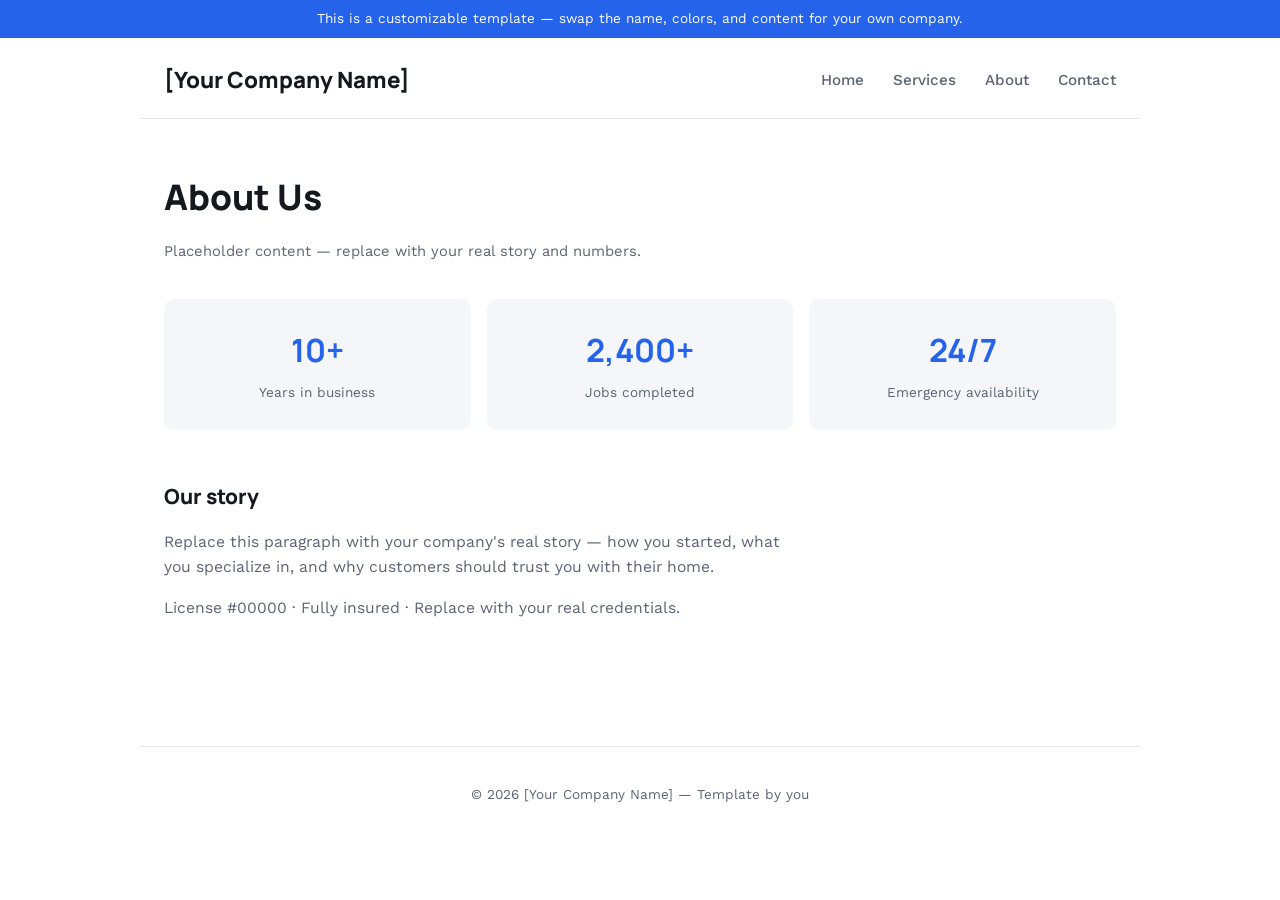
==== about.html @ 00ba9511 "Initial commit: plumbing company template site" ====
<!DOCTYPE html>
<html lang="en">
<head>
  <meta charset="UTF-8">
  <meta name="viewport" content="width=device-width, initial-scale=1.0">
  <title>About | [Your Company Name]</title>
  <link rel="stylesheet" href="css/style.css">
</head>
<body>

  <div class="template-banner">This is a customizable template — swap the name, colors, and content for your own company.</div>

  <header>
    <h1>[Your Company Name]</h1>
    <nav id="nav-links">
      <a href="index.html">Home</a>
      <a href="services.html">Services</a>
      <a href="about.html">About</a>
      <a href="contact.html">Contact</a>
    </nav>
    <button id="nav-toggle" aria-label="Toggle navigation menu">☰</button>
  </header>

  <main>
    <section class="about-page">
      <h2>About Us</h2>
      <p class="page-note">Placeholder content — replace with your real story and numbers.</p>

      <div class="stat-row">
        <div class="stat-box">
          <strong>10+</strong>
          <span>Years in business</span>
        </div>
        <div class="stat-box">
          <strong>2,400+</strong>
          <span>Jobs completed</span>
        </div>
        <div class="stat-box">
          <strong>24/7</strong>
          <span>Emergency availability</span>
        </div>
      </div>

      <div class="about-story">
        <h3>Our story</h3>
        <p>Replace this paragraph with your company's real story — how you started, what you specialize in, and why customers should trust you with their home.</p>
        <p>License #00000 · Fully insured · Replace with your real credentials.</p>
      </div>
    </section>
  </main>

  <footer>
    <p>&copy; 2026 [Your Company Name] — Template by you</p>
  </footer>

  <script src="js/nav-toggle.js"></script>
</body>
</html>
---- css/style.css ----
@import url('https://fonts.googleapis.com/css2?family=Manrope:wght@500;700;800&family=Work+Sans:wght@400;500&display=swap');

:root {
  --bg: #ffffff;
  --bg-muted: #f4f6f9;
  --text: #14181f;
  --text-muted: #5b6472;
  --accent: #2563eb;
  --accent-dark: #1d4ed8;
  --line: #e2e6ec;
}

* {
  box-sizing: border-box;
}

body {
  margin: 0;
  font-family: "Work Sans", -apple-system, "Segoe UI", sans-serif;
  background-color: var(--bg);
  color: var(--text);
  line-height: 1.6;
}

h1, h2, h3, h4 {
  font-family: "Manrope", -apple-system, sans-serif;
  font-weight: 800;
}

.template-banner {
  background-color: var(--accent);
  color: white;
  text-align: center;
  font-size: 0.85rem;
  padding: 8px 16px;
}

header,
main,
footer {
  max-width: 1000px;
  margin: 0 auto;
  padding: 0 24px;
}

header {
  display: flex;
  align-items: center;
  justify-content: space-between;
  flex-wrap: wrap;
  gap: 16px;
  padding-top: 24px;
  padding-bottom: 20px;
  border-bottom: 1px solid var(--line);
}

header h1 {
  font-size: 1.4rem;
  margin: 0;
}

nav a {
  color: var(--text-muted);
  text-decoration: none;
  margin-left: 24px;
  font-size: 0.95rem;
  font-weight: 500;
}

nav a:hover {
  color: var(--accent);
}

#nav-toggle {
  display: none;
  background: none;
  border: 1px solid var(--accent);
  border-radius: 6px;
  font-size: 1.3rem;
  padding: 4px 12px;
  cursor: pointer;
  color: var(--accent);
}

/* Hero - direct, phone-forward, no decoration */
.hero {
  padding: 70px 0 50px;
  text-align: center;
}

.hero h2 {
  font-size: 2.6rem;
  line-height: 1.2;
  margin: 0 0 18px;
  max-width: 700px;
  margin-left: auto;
  margin-right: auto;
}

.hero-sub {
  font-size: 1.1rem;
  color: var(--text-muted);
  max-width: 540px;
  margin: 0 auto 30px;
}

.call-button {
  display: inline-block;
  background-color: var(--accent);
  color: white;
  font-weight: 700;
  font-family: "Manrope", sans-serif;
  text-decoration: none;
  padding: 16px 32px;
  border-radius: 8px;
  font-size: 1.1rem;
}

.call-button:hover {
  background-color: var(--accent-dark);
}

/* Trust bar - load-bearing info, not decoration */
.trust-bar {
  display: grid;
  grid-template-columns: repeat(4, 1fr);
  gap: 0;
  background-color: var(--bg-muted);
  border-radius: 10px;
  padding: 28px 16px;
  margin: 40px 0 60px;
}

.trust-item {
  display: flex;
  flex-direction: column;
  align-items: center;
  text-align: center;
  gap: 4px;
  border-left: 1px solid var(--line);
}

.trust-item:first-child {
  border-left: none;
}

.trust-item strong {
  font-family: "Manrope", sans-serif;
  font-size: 1.3rem;
  color: var(--accent);
}

.trust-item span {
  font-size: 0.85rem;
  color: var(--text-muted);
}

/* Services preview */
.services-preview h3 {
  font-size: 1.6rem;
  margin-bottom: 24px;
}

.service-grid {
  display: grid;
  grid-template-columns: repeat(3, 1fr);
  gap: 20px;
  margin-bottom: 60px;
}

.service-card {
  border: 1px solid var(--line);
  border-radius: 10px;
  padding: 24px;
}

.service-card h4 {
  font-size: 1.1rem;
  margin: 0 0 8px;
}

.service-card p {
  font-size: 0.92rem;
  color: var(--text-muted);
  margin: 0;
}

footer {
  padding: 24px;
  margin-top: 40px;
  border-top: 1px solid var(--line);
  text-align: center;
  font-size: 0.85rem;
  color: var(--text-muted);
}

/* Services page - simple stacked list */
.services-page {
  padding: 50px 0 70px;
}

.services-page h2 {
  font-size: 2.2rem;
  margin: 0 0 6px;
}

.page-note {
  color: var(--text-muted);
  font-size: 0.92rem;
  margin-bottom: 36px;
}

.service-row {
  padding: 22px 0;
  border-top: 1px solid var(--line);
}

.service-row:last-child {
  border-bottom: 1px solid var(--line);
}

.service-row-name {
  font-size: 1.15rem;
  margin: 0 0 6px;
}

.service-row-desc {
  font-size: 0.95rem;
  color: var(--text-muted);
  margin: 0;
  max-width: 600px;
}

/* About page */
.about-page {
  padding: 50px 0 70px;
}

.about-page h2 {
  font-size: 2.2rem;
  margin: 0 0 6px;
}

.stat-row {
  display: grid;
  grid-template-columns: repeat(3, 1fr);
  gap: 16px;
  margin: 36px 0 50px;
}

.stat-box {
  background-color: var(--bg-muted);
  border-radius: 10px;
  padding: 26px 16px;
  text-align: center;
  display: flex;
  flex-direction: column;
  gap: 6px;
}

.stat-box strong {
  font-family: "Manrope", sans-serif;
  font-size: 2rem;
  color: var(--accent);
}

.stat-box span {
  font-size: 0.85rem;
  color: var(--text-muted);
}

.about-story h3 {
  font-size: 1.3rem;
  margin-bottom: 12px;
}

.about-story p {
  color: var(--text-muted);
  font-size: 0.98rem;
  max-width: 640px;
}

/* Contact page */
.contact-page {
  padding: 50px 0 70px;
  text-align: center;
}

.contact-page h2 {
  font-size: 2.2rem;
  margin: 0 0 6px;
}

.contact-or {
  color: var(--text-muted);
  font-size: 0.9rem;
  margin: 28px 0 20px;
}

.contact-page #contact-form {
  text-align: left;
  display: flex;
  flex-direction: column;
  gap: 6px;
  max-width: 440px;
  margin: 0 auto;
}

.contact-page #contact-form label {
  font-weight: 600;
  font-size: 0.88rem;
  margin-top: 10px;
  color: var(--text-muted);
}

.contact-page #contact-form input,
.contact-page #contact-form textarea {
  font-family: inherit;
  font-size: 1rem;
  padding: 10px 12px;
  border: 1px solid var(--line);
  border-radius: 6px;
  background-color: white;
  color: var(--text);
}

.contact-page #contact-form input:focus,
.contact-page #contact-form textarea:focus {
  outline: 2px solid var(--accent);
  border-color: var(--accent);
}

.contact-page #contact-form button {
  margin-top: 16px;
  padding: 12px 20px;
  background-color: var(--accent);
  color: white;
  border: none;
  border-radius: 6px;
  font-size: 1rem;
  font-weight: 700;
  font-family: "Manrope", sans-serif;
  cursor: pointer;
}

.contact-page #contact-form button:hover {
  background-color: var(--accent-dark);
}

@media (max-width: 600px) {
  .stat-row {
    grid-template-columns: 1fr;
  }
}

@media (max-width: 600px) {
  header {
    flex-direction: row;
  }

  #nav-toggle {
    display: block;
  }

  #nav-links {
    display: none;
    flex-direction: column;
    width: 100%;
    order: 3;
  }

  #nav-links.nav-open {
    display: flex;
  }

  #nav-links a {
    margin: 0;
    padding: 10px 0;
    border-top: 1px solid var(--line);
  }

  .hero h2 {
    font-size: 2rem;
  }

  .trust-bar {
    grid-template-columns: repeat(2, 1fr);
    gap: 20px;
  }

  .trust-item {
    border-left: none;
    border-top: 1px solid var(--line);
    padding-top: 16px;
  }

  .trust-item:nth-child(1),
  .trust-item:nth-child(2) {
    border-top: none;
    padding-top: 0;
  }

  .service-grid {
    grid-template-columns: 1fr;
  }
}
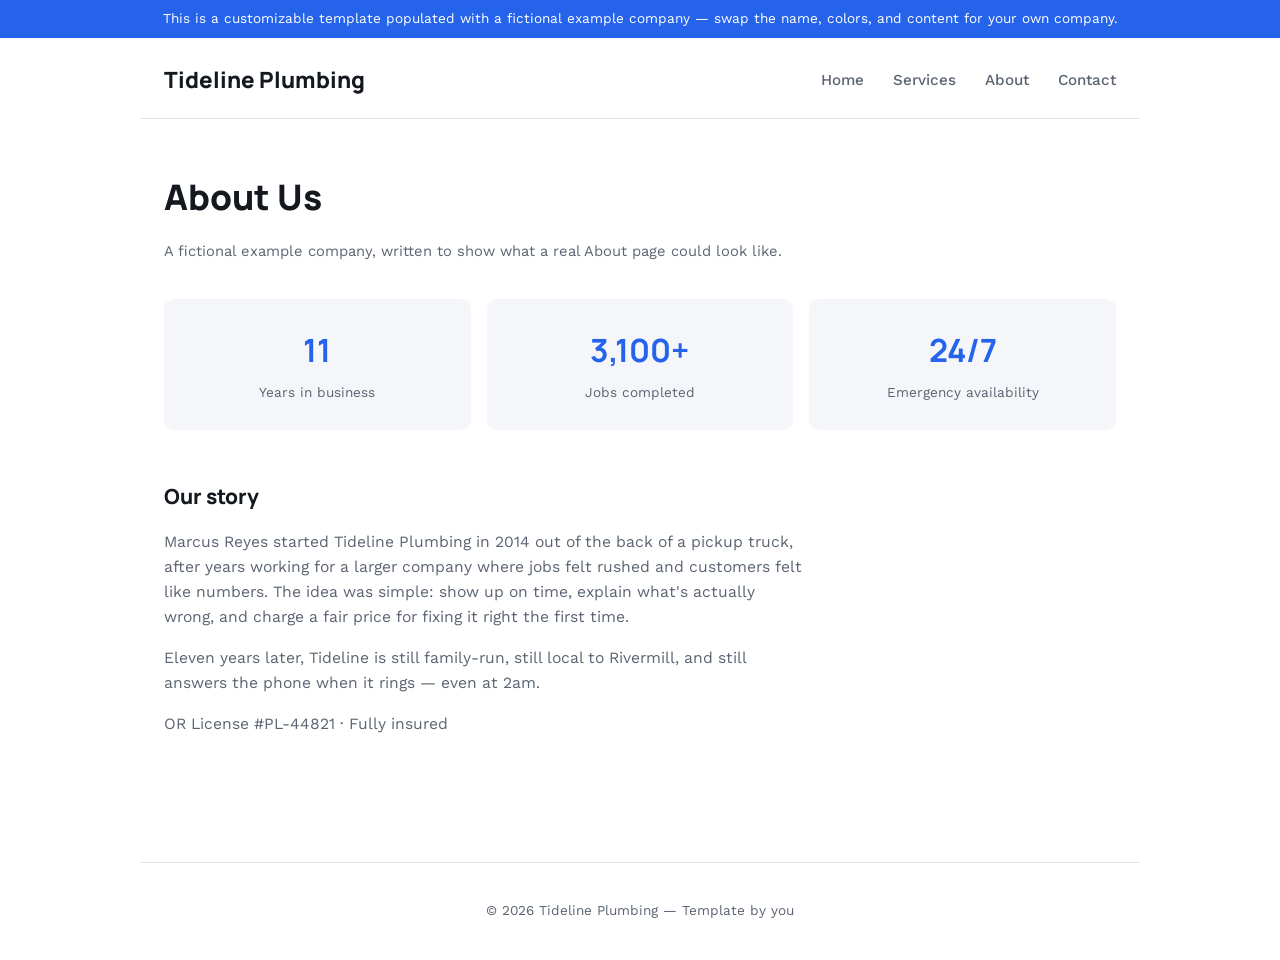
==== commit 239065ca: "Add Tideline Plumbing content" ====
--- a/about.html
+++ b/about.html
@@ -8,10 +8,10 @@
 </head>
 <body>
 
-  <div class="template-banner">This is a customizable template — swap the name, colors, and content for your own company.</div>
+  <div class="template-banner">This is a customizable template populated with a fictional example company — swap the name, colors, and content for your own company.</div>
 
   <header>
-    <h1>[Your Company Name]</h1>
+    <h1>Tideline Plumbing</h1>
     <nav id="nav-links">
       <a href="index.html">Home</a>
       <a href="services.html">Services</a>
@@ -24,15 +24,15 @@
   <main>
     <section class="about-page">
       <h2>About Us</h2>
-      <p class="page-note">Placeholder content — replace with your real story and numbers.</p>
+      <p class="page-note">A fictional example company, written to show what a real About page could look like.</p>
 
       <div class="stat-row">
         <div class="stat-box">
-          <strong>10+</strong>
+          <strong>11</strong>
           <span>Years in business</span>
         </div>
         <div class="stat-box">
-          <strong>2,400+</strong>
+          <strong>3,100+</strong>
           <span>Jobs completed</span>
         </div>
         <div class="stat-box">
@@ -43,14 +43,15 @@
 
       <div class="about-story">
         <h3>Our story</h3>
-        <p>Replace this paragraph with your company's real story — how you started, what you specialize in, and why customers should trust you with their home.</p>
-        <p>License #00000 · Fully insured · Replace with your real credentials.</p>
+        <p>Marcus Reyes started Tideline Plumbing in 2014 out of the back of a pickup truck, after years working for a larger company where jobs felt rushed and customers felt like numbers. The idea was simple: show up on time, explain what's actually wrong, and charge a fair price for fixing it right the first time.</p>
+        <p>Eleven years later, Tideline is still family-run, still local to Rivermill, and still answers the phone when it rings — even at 2am.</p>
+        <p>OR License #PL-44821 · Fully insured</p>
       </div>
     </section>
   </main>
 
   <footer>
-    <p>&copy; 2026 [Your Company Name] — Template by you</p>
+    <p>&copy; 2026 Tideline Plumbing — Template by you</p>
   </footer>
 
   <script src="js/nav-toggle.js"></script>
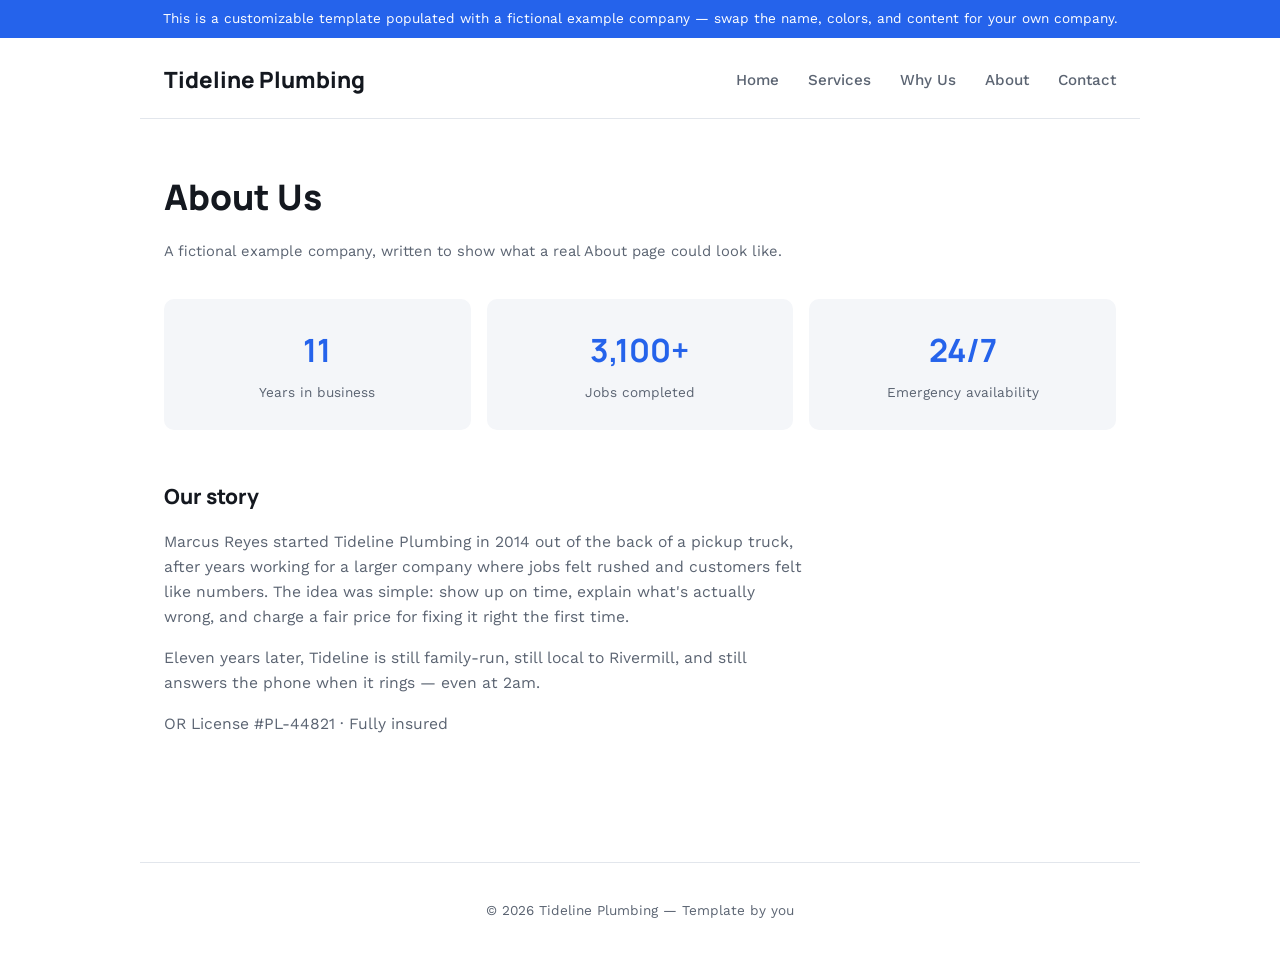
==== commit c539d29b: "Add Why Us page" ====
--- a/about.html
+++ b/about.html
@@ -15,6 +15,7 @@
     <nav id="nav-links">
       <a href="index.html">Home</a>
       <a href="services.html">Services</a>
+      <a href="why-us.html">Why Us</a>
       <a href="about.html">About</a>
       <a href="contact.html">Contact</a>
     </nav>
--- a/css/style.css
+++ b/css/style.css
@@ -353,6 +353,144 @@
   }
 }
 
+/* Why Us page */
+.why-page {
+  padding: 60px 0 50px;
+  text-align: center;
+}
+
+.eyebrow {
+  font-size: 0.85rem;
+  font-weight: 700;
+  letter-spacing: 0.08em;
+  text-transform: uppercase;
+  color: var(--accent);
+  margin: 0 0 10px;
+}
+
+.why-page h2 {
+  font-size: 2.2rem;
+  margin: 0 0 12px;
+}
+
+.why-sub {
+  color: var(--text-muted);
+  font-size: 1rem;
+  max-width: 520px;
+  margin: 0 auto 48px;
+}
+
+.why-grid {
+  display: grid;
+  grid-template-columns: repeat(4, 1fr);
+  gap: 20px;
+}
+
+.why-card {
+  background-color: var(--accent);
+  color: white;
+  border-radius: 16px;
+  padding: 32px 20px;
+  text-align: center;
+  display: flex;
+  flex-direction: column;
+  align-items: center;
+  gap: 12px;
+}
+
+.why-icon {
+  font-size: 2.4rem;
+  line-height: 1;
+}
+
+.why-card h3 {
+  font-size: 1.05rem;
+  margin: 0;
+  color: white;
+}
+
+.why-card p {
+  font-size: 0.88rem;
+  margin: 0;
+  opacity: 0.88;
+  line-height: 1.55;
+}
+
+/* Services circle grid */
+.services-circle-section {
+  padding: 60px 0 70px;
+  text-align: center;
+  background-color: var(--bg-muted);
+  border-radius: 16px;
+  margin: 0 0 60px;
+  padding-left: 24px;
+  padding-right: 24px;
+}
+
+.services-circle-section h2 {
+  font-size: 2rem;
+  margin: 0 0 40px;
+}
+
+.services-circle-grid {
+  display: flex;
+  flex-wrap: wrap;
+  justify-content: center;
+  gap: 32px;
+}
+
+.circle-item {
+  display: flex;
+  flex-direction: column;
+  align-items: center;
+  gap: 12px;
+  width: 120px;
+}
+
+.circle-badge {
+  width: 90px;
+  height: 90px;
+  border-radius: 50%;
+  background-color: var(--accent);
+  display: flex;
+  align-items: center;
+  justify-content: center;
+  font-size: 2rem;
+}
+
+.circle-item span {
+  font-size: 0.88rem;
+  font-weight: 600;
+  font-family: "Manrope", sans-serif;
+  color: var(--text);
+  text-align: center;
+  line-height: 1.3;
+}
+
+@media (max-width: 600px) {
+  .why-grid {
+    grid-template-columns: repeat(2, 1fr);
+  }
+
+  .why-page h2 {
+    font-size: 1.7rem;
+  }
+
+  .services-circle-grid {
+    gap: 20px;
+  }
+
+  .circle-item {
+    width: 90px;
+  }
+
+  .circle-badge {
+    width: 70px;
+    height: 70px;
+    font-size: 1.6rem;
+  }
+}
+
 @media (max-width: 600px) {
   header {
     flex-direction: row;
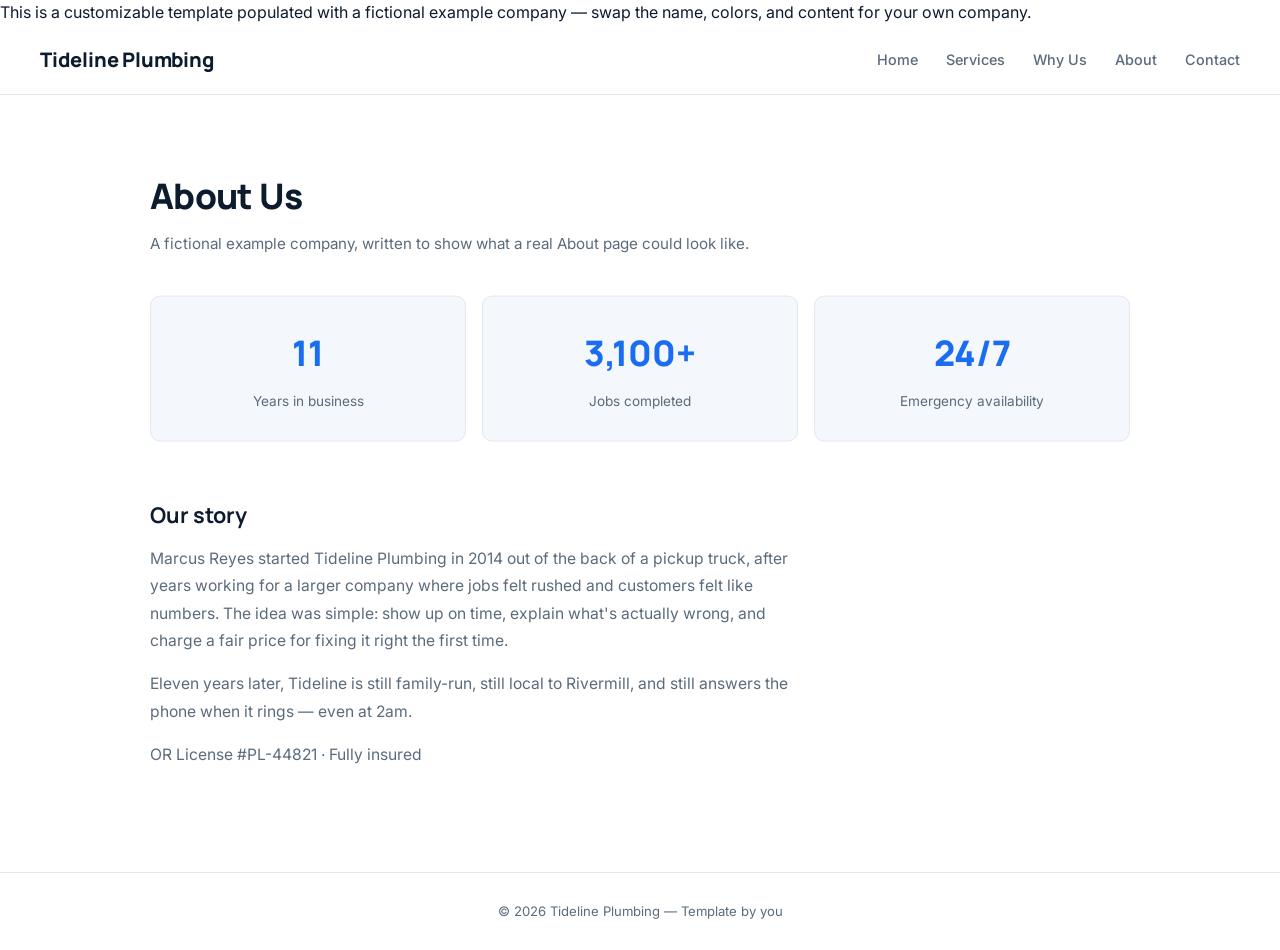
==== commit b40210dd: "Plumbing template redesign" ====
--- a/about.html
+++ b/about.html
@@ -4,6 +4,10 @@
   <meta charset="UTF-8">
   <meta name="viewport" content="width=device-width, initial-scale=1.0">
   <title>About | [Your Company Name]</title>
+  <link rel="preconnect" href="https://fonts.googleapis.com">
+  <link href="https://fonts.googleapis.com/css2?family=Manrope:wght@400;500;600;700;800&family=Inter:wght@400;500;600&display=swap" rel="stylesheet">
+  <link rel="preconnect" href="https://fonts.googleapis.com">
+  <link href="https://fonts.googleapis.com/css2?family=Manrope:wght@400;500;600;700;800&family=Inter:wght@400;500;600&display=swap" rel="stylesheet">
   <link rel="stylesheet" href="css/style.css">
 </head>
 <body>
@@ -56,5 +60,7 @@
   </footer>
 
   <script src="js/nav-toggle.js"></script>
+  <script src="js/scroll-reveal.js"></script>
+  <script src="js/scroll-reveal.js"></script>
 </body>
 </html>
--- a/css/style.css
+++ b/css/style.css
@@ -1,544 +1,713 @@
-@import url('https://fonts.googleapis.com/css2?family=Manrope:wght@500;700;800&family=Work+Sans:wght@400;500&display=swap');
-
+@import url('https://fonts.googleapis.com/css2?family=Manrope:wght@400;500;600;700;800&family=Inter:wght@400;500;600&display=swap');
+
+/* ===== Tokens ===== */
 :root {
+  --navy: #0d1b2e;
+  --navy-mid: #162540;
   --bg: #ffffff;
-  --bg-muted: #f4f6f9;
-  --text: #14181f;
-  --text-muted: #5b6472;
-  --accent: #2563eb;
-  --accent-dark: #1d4ed8;
-  --line: #e2e6ec;
-}
-
-* {
-  box-sizing: border-box;
-}
+  --bg-muted: #f4f7fb;
+  --text: #0d1b2e;
+  --text-muted: #5b6b7c;
+  --accent: #1a6cf0;
+  --accent-dark: #1558d0;
+  --accent-light: #e8f0fe;
+  --line: #e2e8f0;
+  --font-display: "Manrope", sans-serif;
+  --font-body: "Inter", sans-serif;
+}
+
+* { box-sizing: border-box; margin: 0; padding: 0; }
+html { scroll-behavior: smooth; }
 
 body {
-  margin: 0;
-  font-family: "Work Sans", -apple-system, "Segoe UI", sans-serif;
+  font-family: var(--font-body);
   background-color: var(--bg);
   color: var(--text);
   line-height: 1.6;
-}
-
-h1, h2, h3, h4 {
-  font-family: "Manrope", -apple-system, sans-serif;
-  font-weight: 800;
-}
-
-.template-banner {
-  background-color: var(--accent);
-  color: white;
-  text-align: center;
-  font-size: 0.85rem;
-  padding: 8px 16px;
-}
-
-header,
-main,
-footer {
-  max-width: 1000px;
-  margin: 0 auto;
-  padding: 0 24px;
-}
-
+  -webkit-font-smoothing: antialiased;
+}
+
+a { color: inherit; text-decoration: none; }
+
+/* ===== Reveal ===== */
+.reveal {
+  opacity: 0;
+  transform: translateY(18px);
+  transition: opacity 0.7s cubic-bezier(0.16, 1, 0.3, 1), transform 0.7s cubic-bezier(0.16, 1, 0.3, 1);
+}
+.reveal.is-visible { opacity: 1; transform: none; }
+@media (prefers-reduced-motion: reduce) {
+  .reveal { opacity: 1; transform: none; transition: none; }
+}
+
+/* ===== Header ===== */
 header {
+  position: sticky;
+  top: 0;
+  z-index: 100;
+  background-color: rgba(255, 255, 255, 0.95);
+  backdrop-filter: blur(8px);
+  border-bottom: 1px solid var(--line);
   display: flex;
   align-items: center;
   justify-content: space-between;
-  flex-wrap: wrap;
-  gap: 16px;
-  padding-top: 24px;
-  padding-bottom: 20px;
-  border-bottom: 1px solid var(--line);
+  padding: 18px 40px;
 }
 
 header h1 {
-  font-size: 1.4rem;
-  margin: 0;
-}
-
-nav a {
-  color: var(--text-muted);
-  text-decoration: none;
-  margin-left: 24px;
-  font-size: 0.95rem;
+  font-family: var(--font-display);
+  font-size: 1.25rem;
+  font-weight: 800;
+  color: var(--navy);
+  letter-spacing: -0.01em;
+}
+
+nav#nav-links {
+  display: flex;
+  gap: 28px;
+}
+
+nav#nav-links a {
+  font-size: 0.9rem;
   font-weight: 500;
-}
-
-nav a:hover {
-  color: var(--accent);
-}
+  color: var(--text-muted);
+  transition: color 0.2s ease;
+}
+
+nav#nav-links a:hover { color: var(--accent); }
 
 #nav-toggle {
   display: none;
   background: none;
-  border: 1px solid var(--accent);
+  border: 1px solid var(--line);
   border-radius: 6px;
-  font-size: 1.3rem;
-  padding: 4px 12px;
+  font-size: 1.2rem;
+  padding: 4px 10px;
   cursor: pointer;
-  color: var(--accent);
-}
-
-/* Hero - direct, phone-forward, no decoration */
+  color: var(--text);
+}
+
+/* ===== Hero — dark navy, left-aligned ===== */
 .hero {
-  padding: 70px 0 50px;
-  text-align: center;
+  background-color: var(--navy);
+  padding: 90px 40px 80px;
+  position: relative;
+  overflow: hidden;
+}
+
+.hero::before {
+  content: "";
+  position: absolute;
+  top: -100px;
+  right: -100px;
+  width: 500px;
+  height: 500px;
+  background: radial-gradient(circle, rgba(26, 108, 240, 0.15) 0%, transparent 70%);
+  pointer-events: none;
+}
+
+.hero-inner {
+  max-width: 1060px;
+  margin: 0 auto;
+}
+
+.hero-badge {
+  display: inline-flex;
+  align-items: center;
+  gap: 8px;
+  background-color: rgba(26, 108, 240, 0.15);
+  border: 1px solid rgba(26, 108, 240, 0.3);
+  color: #93bbff;
+  font-size: 0.78rem;
+  font-weight: 600;
+  letter-spacing: 0.06em;
+  text-transform: uppercase;
+  padding: 6px 14px;
+  border-radius: 100px;
+  margin-bottom: 28px;
+  opacity: 0;
+  animation: rise 0.6s cubic-bezier(0.16, 1, 0.3, 1) 0.05s forwards;
 }
 
 .hero h2 {
-  font-size: 2.6rem;
-  line-height: 1.2;
-  margin: 0 0 18px;
-  max-width: 700px;
-  margin-left: auto;
-  margin-right: auto;
+  font-family: var(--font-display);
+  font-size: clamp(2.4rem, 5vw, 3.6rem);
+  font-weight: 800;
+  line-height: 1.1;
+  letter-spacing: -0.02em;
+  color: white;
+  max-width: 680px;
+  margin-bottom: 20px;
+  opacity: 0;
+  animation: rise 0.7s cubic-bezier(0.16, 1, 0.3, 1) 0.2s forwards;
+}
+
+.hero h2 em {
+  font-style: normal;
+  color: #93bbff;
 }
 
 .hero-sub {
-  font-size: 1.1rem;
-  color: var(--text-muted);
-  max-width: 540px;
-  margin: 0 auto 30px;
+  font-size: 1.05rem;
+  color: #a0b4cc;
+  max-width: 520px;
+  line-height: 1.7;
+  margin-bottom: 36px;
+  opacity: 0;
+  animation: rise 0.7s cubic-bezier(0.16, 1, 0.3, 1) 0.35s forwards;
+}
+
+.hero-actions {
+  display: flex;
+  gap: 14px;
+  flex-wrap: wrap;
+  opacity: 0;
+  animation: rise 0.7s cubic-bezier(0.16, 1, 0.3, 1) 0.5s forwards;
 }
 
 .call-button {
-  display: inline-block;
+  display: inline-flex;
+  align-items: center;
+  gap: 8px;
   background-color: var(--accent);
   color: white;
-  font-weight: 700;
-  font-family: "Manrope", sans-serif;
-  text-decoration: none;
-  padding: 16px 32px;
+  font-family: var(--font-display);
+  font-weight: 700;
+  font-size: 1rem;
+  padding: 15px 30px;
   border-radius: 8px;
-  font-size: 1.1rem;
+  transition: background-color 0.2s ease, transform 0.2s ease;
 }
 
 .call-button:hover {
   background-color: var(--accent-dark);
-}
-
-/* Trust bar - load-bearing info, not decoration */
+  transform: translateY(-2px);
+}
+
+.secondary-button {
+  display: inline-flex;
+  align-items: center;
+  gap: 8px;
+  background-color: rgba(255, 255, 255, 0.08);
+  color: white;
+  font-family: var(--font-display);
+  font-weight: 600;
+  font-size: 1rem;
+  padding: 15px 28px;
+  border-radius: 8px;
+  border: 1px solid rgba(255, 255, 255, 0.15);
+  transition: background-color 0.2s ease;
+}
+
+.secondary-button:hover {
+  background-color: rgba(255, 255, 255, 0.14);
+}
+
+@keyframes rise {
+  from { opacity: 0; transform: translateY(14px); }
+  to { opacity: 1; transform: translateY(0); }
+}
+
+/* ===== Trust bar ===== */
 .trust-bar {
+  background-color: var(--navy-mid);
+  padding: 0 40px;
+}
+
+.trust-bar-inner {
+  max-width: 1060px;
+  margin: 0 auto;
   display: grid;
   grid-template-columns: repeat(4, 1fr);
   gap: 0;
-  background-color: var(--bg-muted);
-  border-radius: 10px;
-  padding: 28px 16px;
-  margin: 40px 0 60px;
 }
 
 .trust-item {
   display: flex;
-  flex-direction: column;
-  align-items: center;
-  text-align: center;
-  gap: 4px;
-  border-left: 1px solid var(--line);
-}
-
-.trust-item:first-child {
-  border-left: none;
+  align-items: center;
+  gap: 14px;
+  padding: 22px 0;
+  border-right: 1px solid rgba(255,255,255,0.08);
+  padding-right: 28px;
+  padding-left: 28px;
+}
+
+.trust-item:first-child { padding-left: 0; }
+.trust-item:last-child { border-right: none; }
+
+.trust-icon {
+  font-size: 1.4rem;
+  flex-shrink: 0;
 }
 
 .trust-item strong {
-  font-family: "Manrope", sans-serif;
-  font-size: 1.3rem;
+  font-family: var(--font-display);
+  font-size: 0.95rem;
+  font-weight: 700;
+  color: white;
+  display: block;
+}
+
+.trust-item span {
+  font-size: 0.8rem;
+  color: #7a9ab8;
+}
+
+/* ===== Shared wrap ===== */
+.wrap {
+  max-width: 1060px;
+  margin: 0 auto;
+  padding: 0 40px;
+}
+
+/* ===== Section label ===== */
+.section-label {
+  font-size: 0.75rem;
+  font-weight: 700;
+  letter-spacing: 0.1em;
+  text-transform: uppercase;
   color: var(--accent);
-}
-
-.trust-item span {
-  font-size: 0.85rem;
-  color: var(--text-muted);
-}
-
-/* Services preview */
+  margin-bottom: 10px;
+  display: block;
+}
+
+/* ===== Services preview ===== */
+.services-preview {
+  padding: 80px 40px;
+  max-width: 1060px;
+  margin: 0 auto;
+}
+
 .services-preview h3 {
-  font-size: 1.6rem;
-  margin-bottom: 24px;
+  font-family: var(--font-display);
+  font-size: 2rem;
+  font-weight: 800;
+  letter-spacing: -0.02em;
+  margin-bottom: 8px;
+}
+
+.services-preview .section-sub {
+  color: var(--text-muted);
+  margin-bottom: 40px;
+  font-size: 0.98rem;
 }
 
 .service-grid {
   display: grid;
   grid-template-columns: repeat(3, 1fr);
-  gap: 20px;
-  margin-bottom: 60px;
+  gap: 16px;
 }
 
 .service-card {
   border: 1px solid var(--line);
   border-radius: 10px;
-  padding: 24px;
+  padding: 28px;
+  transition: border-color 0.25s ease, transform 0.25s ease, box-shadow 0.25s ease;
+}
+
+.service-card:hover {
+  border-color: var(--accent);
+  transform: translateY(-3px);
+  box-shadow: 0 8px 24px rgba(26, 108, 240, 0.08);
+}
+
+.service-card-icon {
+  font-size: 1.8rem;
+  margin-bottom: 14px;
 }
 
 .service-card h4 {
+  font-family: var(--font-display);
   font-size: 1.1rem;
-  margin: 0 0 8px;
+  font-weight: 700;
+  margin-bottom: 8px;
 }
 
 .service-card p {
+  font-size: 0.9rem;
+  color: var(--text-muted);
+  line-height: 1.6;
+}
+
+/* ===== CTA strip ===== */
+.cta-strip {
+  background-color: var(--navy);
+  padding: 60px 40px;
+  text-align: center;
+}
+
+.cta-strip-inner {
+  max-width: 600px;
+  margin: 0 auto;
+}
+
+.cta-strip h3 {
+  font-family: var(--font-display);
+  font-size: 2rem;
+  font-weight: 800;
+  color: white;
+  letter-spacing: -0.02em;
+  margin-bottom: 12px;
+}
+
+.cta-strip p {
+  color: #a0b4cc;
+  font-size: 1rem;
+  margin-bottom: 28px;
+}
+
+/* ===== Services page ===== */
+.services-page {
+  padding: 70px 40px 90px;
+  max-width: 1060px;
+  margin: 0 auto;
+}
+
+.services-page h2 {
+  font-family: var(--font-display);
+  font-size: 2.2rem;
+  font-weight: 800;
+  letter-spacing: -0.02em;
+  margin-bottom: 8px;
+}
+
+.page-note {
+  color: var(--text-muted);
+  font-size: 0.95rem;
+  margin-bottom: 40px;
+}
+
+.service-row {
+  padding: 24px 0;
+  border-top: 1px solid var(--line);
+  display: grid;
+  grid-template-columns: 1fr auto;
+  align-items: center;
+  gap: 20px;
+}
+
+.service-row:last-child { border-bottom: 1px solid var(--line); }
+
+.service-row-name {
+  font-family: var(--font-display);
+  font-size: 1.1rem;
+  font-weight: 700;
+  margin-bottom: 4px;
+}
+
+.service-row-desc {
   font-size: 0.92rem;
   color: var(--text-muted);
-  margin: 0;
-}
-
-footer {
-  padding: 24px;
-  margin-top: 40px;
-  border-top: 1px solid var(--line);
-  text-align: center;
-  font-size: 0.85rem;
-  color: var(--text-muted);
-}
-
-/* Services page - simple stacked list */
-.services-page {
-  padding: 50px 0 70px;
-}
-
-.services-page h2 {
+  max-width: 560px;
+}
+
+/* ===== About page ===== */
+.about-page {
+  padding: 70px 40px 90px;
+  max-width: 1060px;
+  margin: 0 auto;
+}
+
+.about-page h2 {
+  font-family: var(--font-display);
   font-size: 2.2rem;
-  margin: 0 0 6px;
-}
-
-.page-note {
-  color: var(--text-muted);
-  font-size: 0.92rem;
-  margin-bottom: 36px;
-}
-
-.service-row {
-  padding: 22px 0;
-  border-top: 1px solid var(--line);
-}
-
-.service-row:last-child {
-  border-bottom: 1px solid var(--line);
-}
-
-.service-row-name {
-  font-size: 1.15rem;
-  margin: 0 0 6px;
-}
-
-.service-row-desc {
-  font-size: 0.95rem;
-  color: var(--text-muted);
-  margin: 0;
-  max-width: 600px;
-}
-
-/* About page */
-.about-page {
-  padding: 50px 0 70px;
-}
-
-.about-page h2 {
-  font-size: 2.2rem;
-  margin: 0 0 6px;
+  font-weight: 800;
+  letter-spacing: -0.02em;
+  margin-bottom: 8px;
 }
 
 .stat-row {
   display: grid;
   grid-template-columns: repeat(3, 1fr);
   gap: 16px;
-  margin: 36px 0 50px;
+  margin: 36px 0 56px;
 }
 
 .stat-box {
   background-color: var(--bg-muted);
+  border: 1px solid var(--line);
   border-radius: 10px;
-  padding: 26px 16px;
+  padding: 28px 20px;
   text-align: center;
+}
+
+.stat-box strong {
+  font-family: var(--font-display);
+  font-size: 2.2rem;
+  font-weight: 800;
+  color: var(--accent);
+  display: block;
+  margin-bottom: 6px;
+}
+
+.stat-box span {
+  font-size: 0.85rem;
+  color: var(--text-muted);
+}
+
+.about-story h3 {
+  font-family: var(--font-display);
+  font-size: 1.35rem;
+  font-weight: 700;
+  margin-bottom: 12px;
+}
+
+.about-story p {
+  color: var(--text-muted);
+  font-size: 0.98rem;
+  max-width: 640px;
+  line-height: 1.75;
+  margin-bottom: 16px;
+}
+
+/* ===== Contact page ===== */
+.contact-page {
+  padding: 70px 40px 90px;
+  max-width: 1060px;
+  margin: 0 auto;
+}
+
+.contact-page h2 {
+  font-family: var(--font-display);
+  font-size: 2.2rem;
+  font-weight: 800;
+  letter-spacing: -0.02em;
+  margin-bottom: 8px;
+}
+
+.contact-intro {
+  color: var(--text-muted);
+  font-size: 1rem;
+  margin-bottom: 40px;
+  max-width: 480px;
+}
+
+.contact-grid {
+  display: grid;
+  grid-template-columns: 1fr 1fr;
+  gap: 60px;
+  align-items: start;
+}
+
+.contact-info h3 {
+  font-family: var(--font-display);
+  font-size: 1.1rem;
+  font-weight: 700;
+  margin-bottom: 20px;
+}
+
+.contact-detail {
+  display: flex;
+  align-items: center;
+  gap: 12px;
+  margin-bottom: 16px;
+  font-size: 0.95rem;
+}
+
+.contact-detail-icon { font-size: 1.2rem; }
+
+.contact-detail a { color: var(--accent); }
+
+#contact-form {
   display: flex;
   flex-direction: column;
   gap: 6px;
 }
 
-.stat-box strong {
-  font-family: "Manrope", sans-serif;
-  font-size: 2rem;
-  color: var(--accent);
-}
-
-.stat-box span {
-  font-size: 0.85rem;
-  color: var(--text-muted);
-}
-
-.about-story h3 {
-  font-size: 1.3rem;
-  margin-bottom: 12px;
-}
-
-.about-story p {
-  color: var(--text-muted);
-  font-size: 0.98rem;
-  max-width: 640px;
-}
-
-/* Contact page */
-.contact-page {
-  padding: 50px 0 70px;
-  text-align: center;
-}
-
-.contact-page h2 {
-  font-size: 2.2rem;
-  margin: 0 0 6px;
-}
-
-.contact-or {
-  color: var(--text-muted);
-  font-size: 0.9rem;
-  margin: 28px 0 20px;
-}
-
-.contact-page #contact-form {
-  text-align: left;
-  display: flex;
-  flex-direction: column;
-  gap: 6px;
-  max-width: 440px;
-  margin: 0 auto;
-}
-
-.contact-page #contact-form label {
+#contact-form label {
+  font-size: 0.78rem;
   font-weight: 600;
-  font-size: 0.88rem;
-  margin-top: 10px;
-  color: var(--text-muted);
-}
-
-.contact-page #contact-form input,
-.contact-page #contact-form textarea {
-  font-family: inherit;
-  font-size: 1rem;
-  padding: 10px 12px;
+  letter-spacing: 0.05em;
+  text-transform: uppercase;
+  color: var(--text-muted);
+  margin-top: 14px;
+}
+
+#contact-form input,
+#contact-form textarea {
+  font-family: var(--font-body);
+  font-size: 0.95rem;
+  padding: 11px 14px;
   border: 1px solid var(--line);
   border-radius: 6px;
   background-color: white;
   color: var(--text);
-}
-
-.contact-page #contact-form input:focus,
-.contact-page #contact-form textarea:focus {
-  outline: 2px solid var(--accent);
+  resize: vertical;
+}
+
+#contact-form input:focus,
+#contact-form textarea:focus {
+  outline: none;
   border-color: var(--accent);
-}
-
-.contact-page #contact-form button {
-  margin-top: 16px;
-  padding: 12px 20px;
+  box-shadow: 0 0 0 3px rgba(26, 108, 240, 0.1);
+}
+
+#contact-form button {
+  margin-top: 20px;
+  align-self: flex-start;
   background-color: var(--accent);
   color: white;
   border: none;
-  border-radius: 6px;
-  font-size: 1rem;
-  font-weight: 700;
-  font-family: "Manrope", sans-serif;
+  padding: 13px 28px;
+  border-radius: 8px;
+  font-family: var(--font-display);
+  font-weight: 700;
+  font-size: 0.95rem;
   cursor: pointer;
-}
-
-.contact-page #contact-form button:hover {
-  background-color: var(--accent-dark);
-}
-
-@media (max-width: 600px) {
-  .stat-row {
-    grid-template-columns: 1fr;
-  }
-}
-
-/* Why Us page */
+  transition: background-color 0.2s ease;
+}
+
+#contact-form button:hover { background-color: var(--accent-dark); }
+
+/* ===== Why Us page ===== */
 .why-page {
-  padding: 60px 0 50px;
-  text-align: center;
-}
-
-.eyebrow {
-  font-size: 0.85rem;
-  font-weight: 700;
-  letter-spacing: 0.08em;
-  text-transform: uppercase;
-  color: var(--accent);
-  margin: 0 0 10px;
+  padding: 70px 40px 90px;
+  max-width: 1060px;
+  margin: 0 auto;
 }
 
 .why-page h2 {
+  font-family: var(--font-display);
   font-size: 2.2rem;
-  margin: 0 0 12px;
+  font-weight: 800;
+  letter-spacing: -0.02em;
+  margin-bottom: 8px;
 }
 
 .why-sub {
   color: var(--text-muted);
-  font-size: 1rem;
+  margin-bottom: 48px;
   max-width: 520px;
-  margin: 0 auto 48px;
 }
 
 .why-grid {
   display: grid;
   grid-template-columns: repeat(4, 1fr);
-  gap: 20px;
+  gap: 16px;
+  margin-bottom: 60px;
 }
 
 .why-card {
-  background-color: var(--accent);
+  background-color: var(--navy);
   color: white;
-  border-radius: 16px;
-  padding: 32px 20px;
+  border-radius: 12px;
+  padding: 28px 22px;
+  display: flex;
+  flex-direction: column;
+  gap: 12px;
+}
+
+.why-icon { font-size: 2rem; }
+
+.why-card h3 {
+  font-family: var(--font-display);
+  font-size: 1rem;
+  font-weight: 700;
+  color: white;
+}
+
+.why-card p {
+  font-size: 0.87rem;
+  opacity: 0.8;
+  line-height: 1.6;
+}
+
+.services-circle-section {
+  padding: 60px 40px;
+  background-color: var(--bg-muted);
+  border-radius: 12px;
   text-align: center;
-  display: flex;
-  flex-direction: column;
-  align-items: center;
-  gap: 12px;
-}
-
-.why-icon {
-  font-size: 2.4rem;
-  line-height: 1;
-}
-
-.why-card h3 {
-  font-size: 1.05rem;
-  margin: 0;
-  color: white;
-}
-
-.why-card p {
-  font-size: 0.88rem;
-  margin: 0;
-  opacity: 0.88;
-  line-height: 1.55;
-}
-
-/* Services circle grid */
-.services-circle-section {
-  padding: 60px 0 70px;
-  text-align: center;
-  background-color: var(--bg-muted);
-  border-radius: 16px;
-  margin: 0 0 60px;
-  padding-left: 24px;
-  padding-right: 24px;
+  margin-bottom: 60px;
 }
 
 .services-circle-section h2 {
-  font-size: 2rem;
-  margin: 0 0 40px;
+  font-family: var(--font-display);
+  font-size: 1.8rem;
+  font-weight: 800;
+  margin-bottom: 36px;
 }
 
 .services-circle-grid {
   display: flex;
   flex-wrap: wrap;
   justify-content: center;
-  gap: 32px;
+  gap: 28px;
 }
 
 .circle-item {
   display: flex;
   flex-direction: column;
   align-items: center;
-  gap: 12px;
-  width: 120px;
+  gap: 10px;
+  width: 110px;
 }
 
 .circle-badge {
-  width: 90px;
-  height: 90px;
+  width: 80px;
+  height: 80px;
   border-radius: 50%;
   background-color: var(--accent);
   display: flex;
   align-items: center;
   justify-content: center;
-  font-size: 2rem;
+  font-size: 1.8rem;
 }
 
 .circle-item span {
-  font-size: 0.88rem;
+  font-size: 0.83rem;
   font-weight: 600;
-  font-family: "Manrope", sans-serif;
+  font-family: var(--font-display);
   color: var(--text);
   text-align: center;
   line-height: 1.3;
 }
 
-@media (max-width: 600px) {
-  .why-grid {
-    grid-template-columns: repeat(2, 1fr);
+/* ===== Footer ===== */
+footer {
+  border-top: 1px solid var(--line);
+  padding: 28px 40px;
+  text-align: center;
+  font-size: 0.82rem;
+  color: var(--text-muted);
+}
+
+/* ===== Mobile ===== */
+@media (max-width: 720px) {
+  header { padding: 16px 24px; }
+
+  nav#nav-links {
+    position: absolute;
+    top: 100%;
+    left: 0;
+    right: 0;
+    flex-direction: column;
+    gap: 0;
+    background-color: white;
+    border-bottom: 1px solid var(--line);
+    max-height: 0;
+    overflow: hidden;
+    transition: max-height 0.3s ease;
   }
 
-  .why-page h2 {
-    font-size: 1.7rem;
-  }
-
-  .services-circle-grid {
-    gap: 20px;
-  }
-
-  .circle-item {
-    width: 90px;
-  }
-
-  .circle-badge {
-    width: 70px;
-    height: 70px;
-    font-size: 1.6rem;
-  }
-}
-
-@media (max-width: 600px) {
-  header {
-    flex-direction: row;
-  }
-
-  #nav-toggle {
-    display: block;
-  }
-
-  #nav-links {
-    display: none;
-    flex-direction: column;
-    width: 100%;
-    order: 3;
-  }
-
-  #nav-links.nav-open {
-    display: flex;
-  }
-
-  #nav-links a {
-    margin: 0;
-    padding: 10px 0;
-    border-top: 1px solid var(--line);
-  }
-
-  .hero h2 {
-    font-size: 2rem;
-  }
-
-  .trust-bar {
-    grid-template-columns: repeat(2, 1fr);
-    gap: 20px;
-  }
-
-  .trust-item {
-    border-left: none;
-    border-top: 1px solid var(--line);
-    padding-top: 16px;
-  }
-
-  .trust-item:nth-child(1),
-  .trust-item:nth-child(2) {
-    border-top: none;
-    padding-top: 0;
-  }
-
-  .service-grid {
-    grid-template-columns: 1fr;
-  }
-}
+  nav#nav-links.nav-open { max-height: 300px; }
+  nav#nav-links a { padding: 14px 24px; border-top: 1px solid var(--line); }
+  #nav-toggle { display: block; }
+
+  .hero, .services-preview, .services-page, .about-page,
+  .contact-page, .why-page { padding-left: 24px; padding-right: 24px; }
+
+  .hero h2 { font-size: 2rem; }
+  .hero-actions { flex-direction: column; }
+  .call-button, .secondary-button { text-align: center; justify-content: center; }
+
+  .trust-bar { padding: 0 24px; }
+  .trust-bar-inner { grid-template-columns: repeat(2, 1fr); gap: 0; }
+  .trust-item { border-right: none; border-bottom: 1px solid rgba(255,255,255,0.08); padding: 18px 0; }
+  .trust-item:nth-child(odd) { padding-left: 0; }
+
+  .service-grid { grid-template-columns: 1fr; }
+  .why-grid { grid-template-columns: repeat(2, 1fr); }
+  .stat-row { grid-template-columns: 1fr; }
+  .contact-grid { grid-template-columns: 1fr; gap: 32px; }
+  .service-row { grid-template-columns: 1fr; }
+}
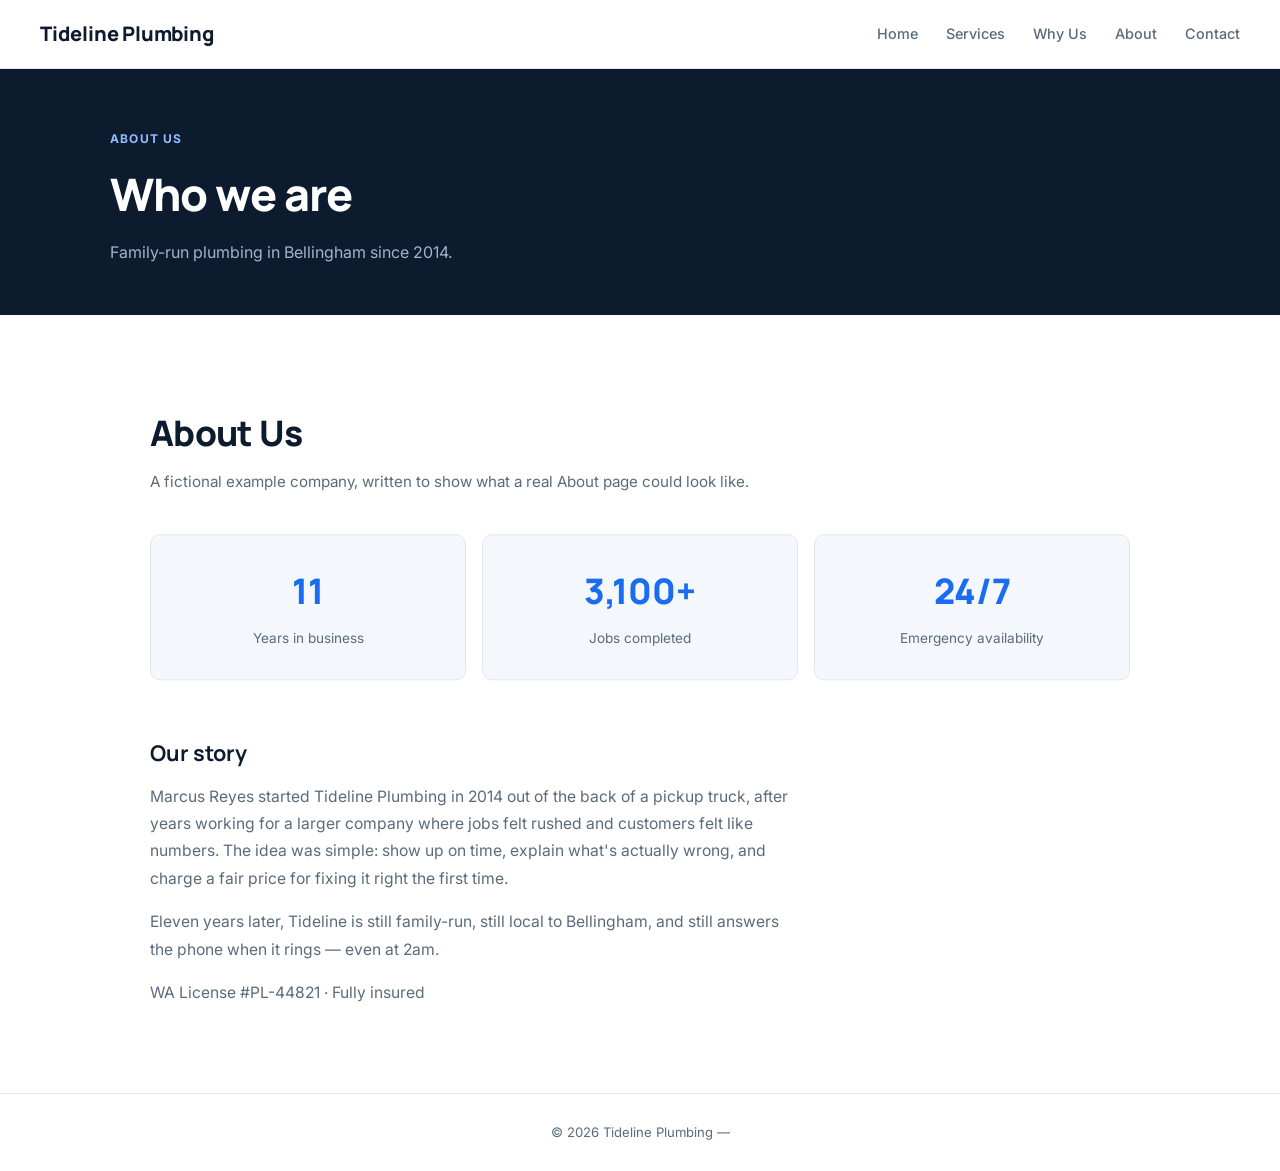
==== commit bbc9bb07: "Bellingham WA, remove banner, add color to inner pages" ====
--- a/about.html
+++ b/about.html
@@ -12,8 +12,6 @@
 </head>
 <body>
 
-  <div class="template-banner">This is a customizable template populated with a fictional example company — swap the name, colors, and content for your own company.</div>
-
   <header>
     <h1>Tideline Plumbing</h1>
     <nav id="nav-links">
@@ -25,6 +23,14 @@
     </nav>
     <button id="nav-toggle" aria-label="Toggle navigation menu">☰</button>
   </header>
+
+  <section class="page-hero">
+    <div class="page-hero-inner">
+      <p class="page-hero-eyebrow">About us</p>
+      <h2>Who we are</h2>
+      <p class="page-hero-sub">Family-run plumbing in Bellingham since 2014.</p>
+    </div>
+  </section>
 
   <main>
     <section class="about-page">
@@ -49,14 +55,14 @@
       <div class="about-story">
         <h3>Our story</h3>
         <p>Marcus Reyes started Tideline Plumbing in 2014 out of the back of a pickup truck, after years working for a larger company where jobs felt rushed and customers felt like numbers. The idea was simple: show up on time, explain what's actually wrong, and charge a fair price for fixing it right the first time.</p>
-        <p>Eleven years later, Tideline is still family-run, still local to Rivermill, and still answers the phone when it rings — even at 2am.</p>
-        <p>OR License #PL-44821 · Fully insured</p>
+        <p>Eleven years later, Tideline is still family-run, still local to Bellingham, and still answers the phone when it rings — even at 2am.</p>
+        <p>WA License #PL-44821 · Fully insured</p>
       </div>
     </section>
   </main>
 
   <footer>
-    <p>&copy; 2026 Tideline Plumbing — Template by you</p>
+    <p>&copy; 2026 Tideline Plumbing — </p>
   </footer>
 
   <script src="js/nav-toggle.js"></script>
--- a/css/style.css
+++ b/css/style.css
@@ -356,6 +356,41 @@
   margin-bottom: 28px;
 }
 
+/* ===== Page hero (inner pages) ===== */
+.page-hero {
+  background-color: var(--navy);
+  padding: 60px 40px 50px;
+}
+
+.page-hero-inner {
+  max-width: 1060px;
+  margin: 0 auto;
+}
+
+.page-hero-eyebrow {
+  font-size: 0.75rem;
+  font-weight: 700;
+  letter-spacing: 0.1em;
+  text-transform: uppercase;
+  color: #93bbff;
+  margin-bottom: 10px;
+}
+
+.page-hero h2 {
+  font-family: var(--font-display);
+  font-size: clamp(2rem, 4vw, 2.8rem);
+  font-weight: 800;
+  color: white;
+  letter-spacing: -0.02em;
+  margin-bottom: 10px;
+}
+
+.page-hero-sub {
+  color: #a0b4cc;
+  font-size: 1rem;
+  max-width: 500px;
+}
+
 /* ===== Services page ===== */
 .services-page {
   padding: 70px 40px 90px;
@@ -369,6 +404,7 @@
   font-weight: 800;
   letter-spacing: -0.02em;
   margin-bottom: 8px;
+  color: var(--navy);
 }
 
 .page-note {
@@ -378,12 +414,20 @@
 }
 
 .service-row {
-  padding: 24px 0;
+  padding: 24px 0 24px 20px;
   border-top: 1px solid var(--line);
   display: grid;
   grid-template-columns: 1fr auto;
   align-items: center;
   gap: 20px;
+  border-left: 3px solid transparent;
+  transition: border-color 0.2s ease, background-color 0.2s ease;
+}
+
+.service-row:hover {
+  border-left-color: var(--accent);
+  background-color: var(--bg-muted);
+  padding-left: 24px;
 }
 
 .service-row:last-child { border-bottom: 1px solid var(--line); }
@@ -393,6 +437,7 @@
   font-size: 1.1rem;
   font-weight: 700;
   margin-bottom: 4px;
+  color: var(--navy);
 }
 
 .service-row-desc {
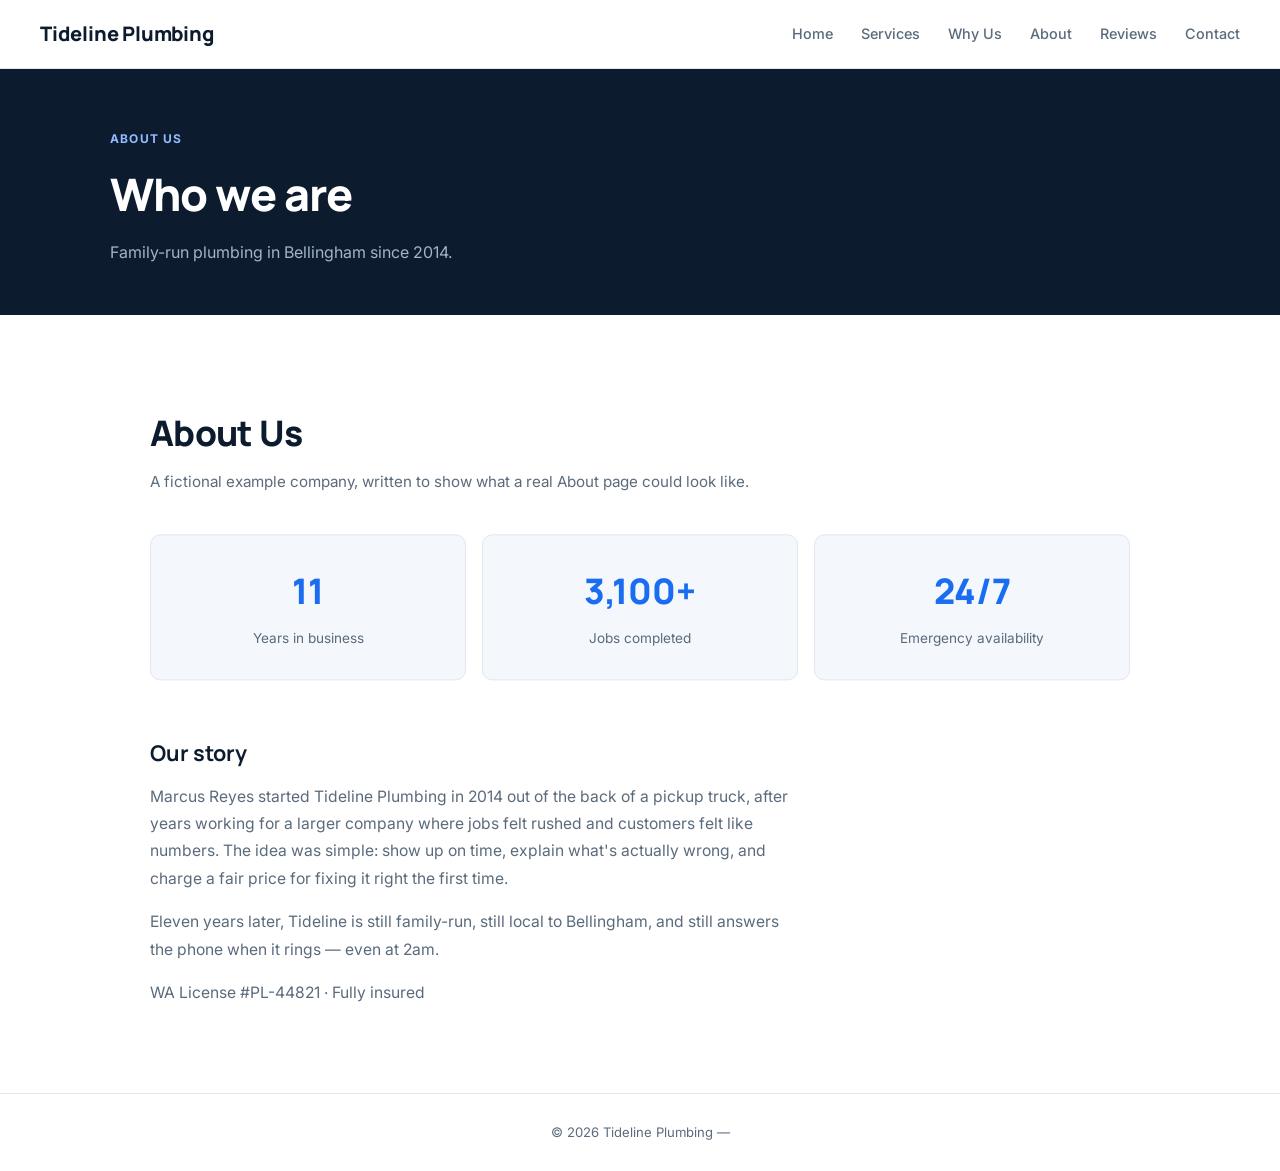
==== commit 03eb228a: "Add reviews page, Bellingham WA, remove banner" ====
--- a/about.html
+++ b/about.html
@@ -19,6 +19,7 @@
       <a href="services.html">Services</a>
       <a href="why-us.html">Why Us</a>
       <a href="about.html">About</a>
+      <a href="reviews.html">Reviews</a>
       <a href="contact.html">Contact</a>
     </nav>
     <button id="nav-toggle" aria-label="Toggle navigation menu">☰</button>
